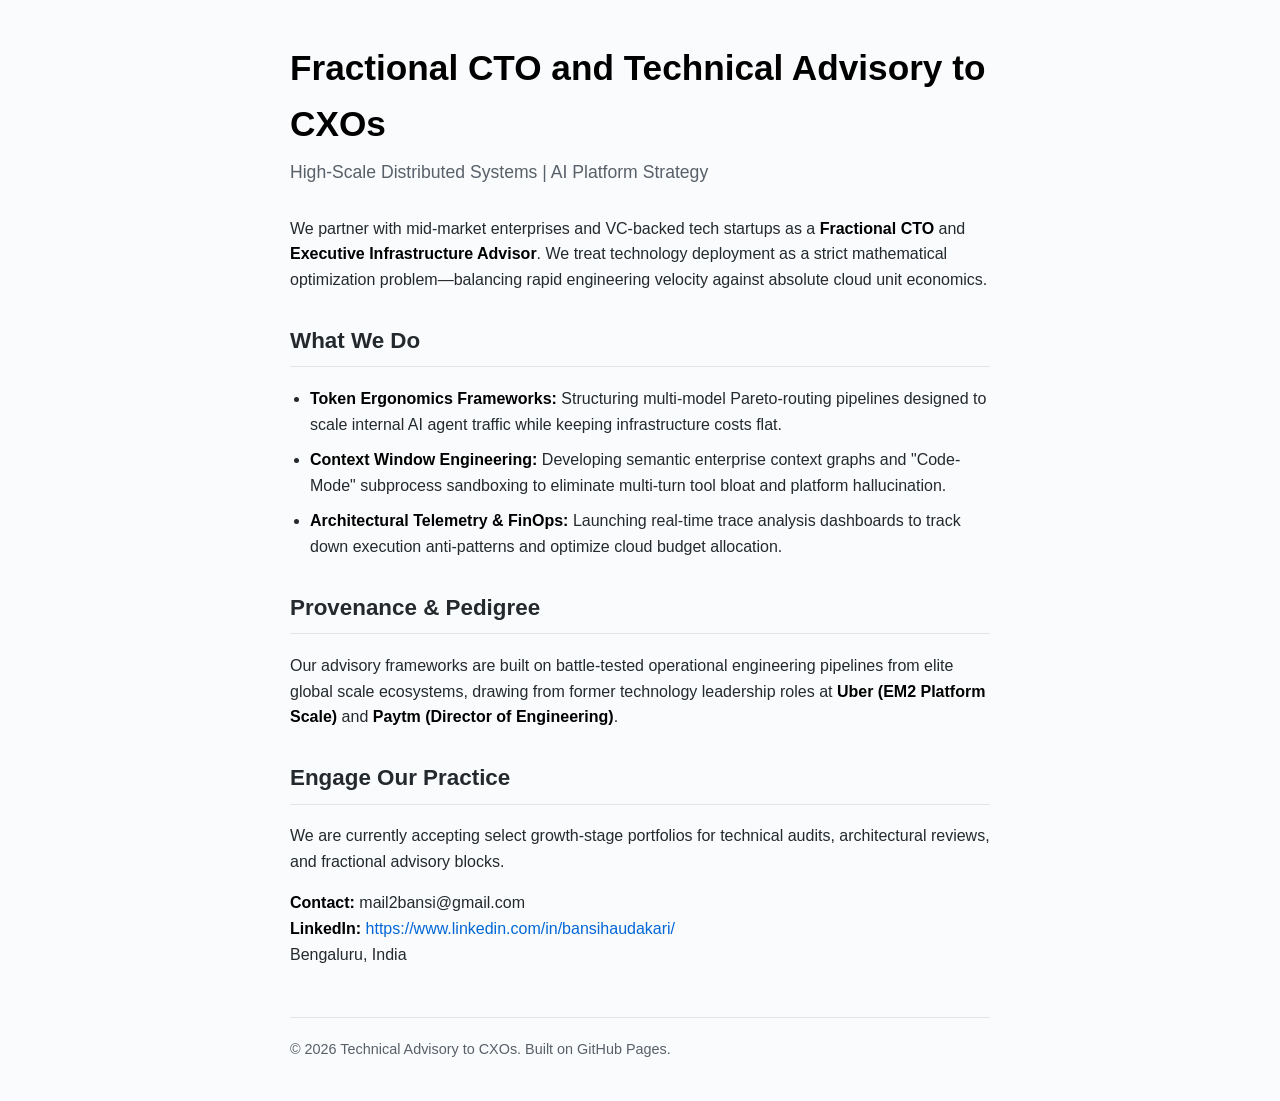
==== index.html @ 5296ed67 "Update contact information and header in index.html" ====
<!DOCTYPE html>
<html lang="en">
<head>
    <meta charset="UTF-8">
    <meta name="viewport" content="width=device-width, initial-scale=1.0">
    <title>Fractional CTO and Technical Advisory to CXOs</title>
    <style>
        body {
            font-family: -apple-system, BlinkMacSystemFont, "Segoe UI", Roboto, Helvetica, Arial, sans-serif;
            line-height: 1.6;
            color: #24292e;
            max-width: 700px;
            margin: 40px auto;
            padding: 0 20px;
            background-color: #fafbfc;
        }
        h1 { font-size: 2.2rem; margin-bottom: 5px; color: #000; font-weight: 800; }
        h2 { font-size: 1.4rem; margin-top: 30px; border-bottom: 1px solid #e1e4e8; padding-bottom: 8px; font-weight: 600; }
        .subtitle { color: #586069; font-size: 1.1rem; margin-top: 0; margin-bottom: 30px; }
        ul { padding-left: 20px; }
        li { margin-bottom: 10px; }
        strong { color: #000; }
        .footer { margin-top: 50px; padding-top: 20px; border-top: 1px solid #e1e4e8; color: #586069; font-size: 0.9rem; }
        a { color: #0366d6; text-decoration: none; }
        a:hover { text-decoration: underline; }
    </style>
</head>
<body>

    <h1>Fractional CTO and Technical Advisory to CXOs</h1>
    <p class="subtitle">High-Scale Distributed Systems | AI Platform Strategy</p>

    <p>We partner with mid-market enterprises and VC-backed tech startups as a <strong>Fractional CTO</strong> and <strong>Executive Infrastructure Advisor</strong>. We treat technology deployment as a strict mathematical optimization problem—balancing rapid engineering velocity against absolute cloud unit economics.</p>

    <h2>What We Do</h2>
    <ul>
        <li><strong>Token Ergonomics Frameworks:</strong> Structuring multi-model Pareto-routing pipelines designed to scale internal AI agent traffic while keeping infrastructure costs flat.</li>
        <li><strong>Context Window Engineering:</strong> Developing semantic enterprise context graphs and "Code-Mode" subprocess sandboxing to eliminate multi-turn tool bloat and platform hallucination.</li>
        <li><strong>Architectural Telemetry & FinOps:</strong> Launching real-time trace analysis dashboards to track down execution anti-patterns and optimize cloud budget allocation.</li>
    </ul>

    <h2>Provenance & Pedigree</h2>
    <p>Our advisory frameworks are built on battle-tested operational engineering pipelines from elite global scale ecosystems, drawing from former technology leadership roles at <strong>Uber (EM2 Platform Scale)</strong> and <strong>Paytm (Director of Engineering)</strong>.</p>

    <h2>Engage Our Practice</h2>
    <p>We are currently accepting select growth-stage portfolios for technical audits, architectural reviews, and fractional advisory blocks.</p>
    
    <p><strong>Contact:</strong> mail2bansi@gmail.com<br>
    <strong>LinkedIn:</strong> <a href="https://linkedin.com" target="_blank">https://www.linkedin.com/in/bansihaudakari/</a><br>
    Bengaluru, India</p>

    <div class="footer">
        &copy; 2026 Technical Advisory to CXOs. Built on GitHub Pages.
    </div>

</body>
</html>
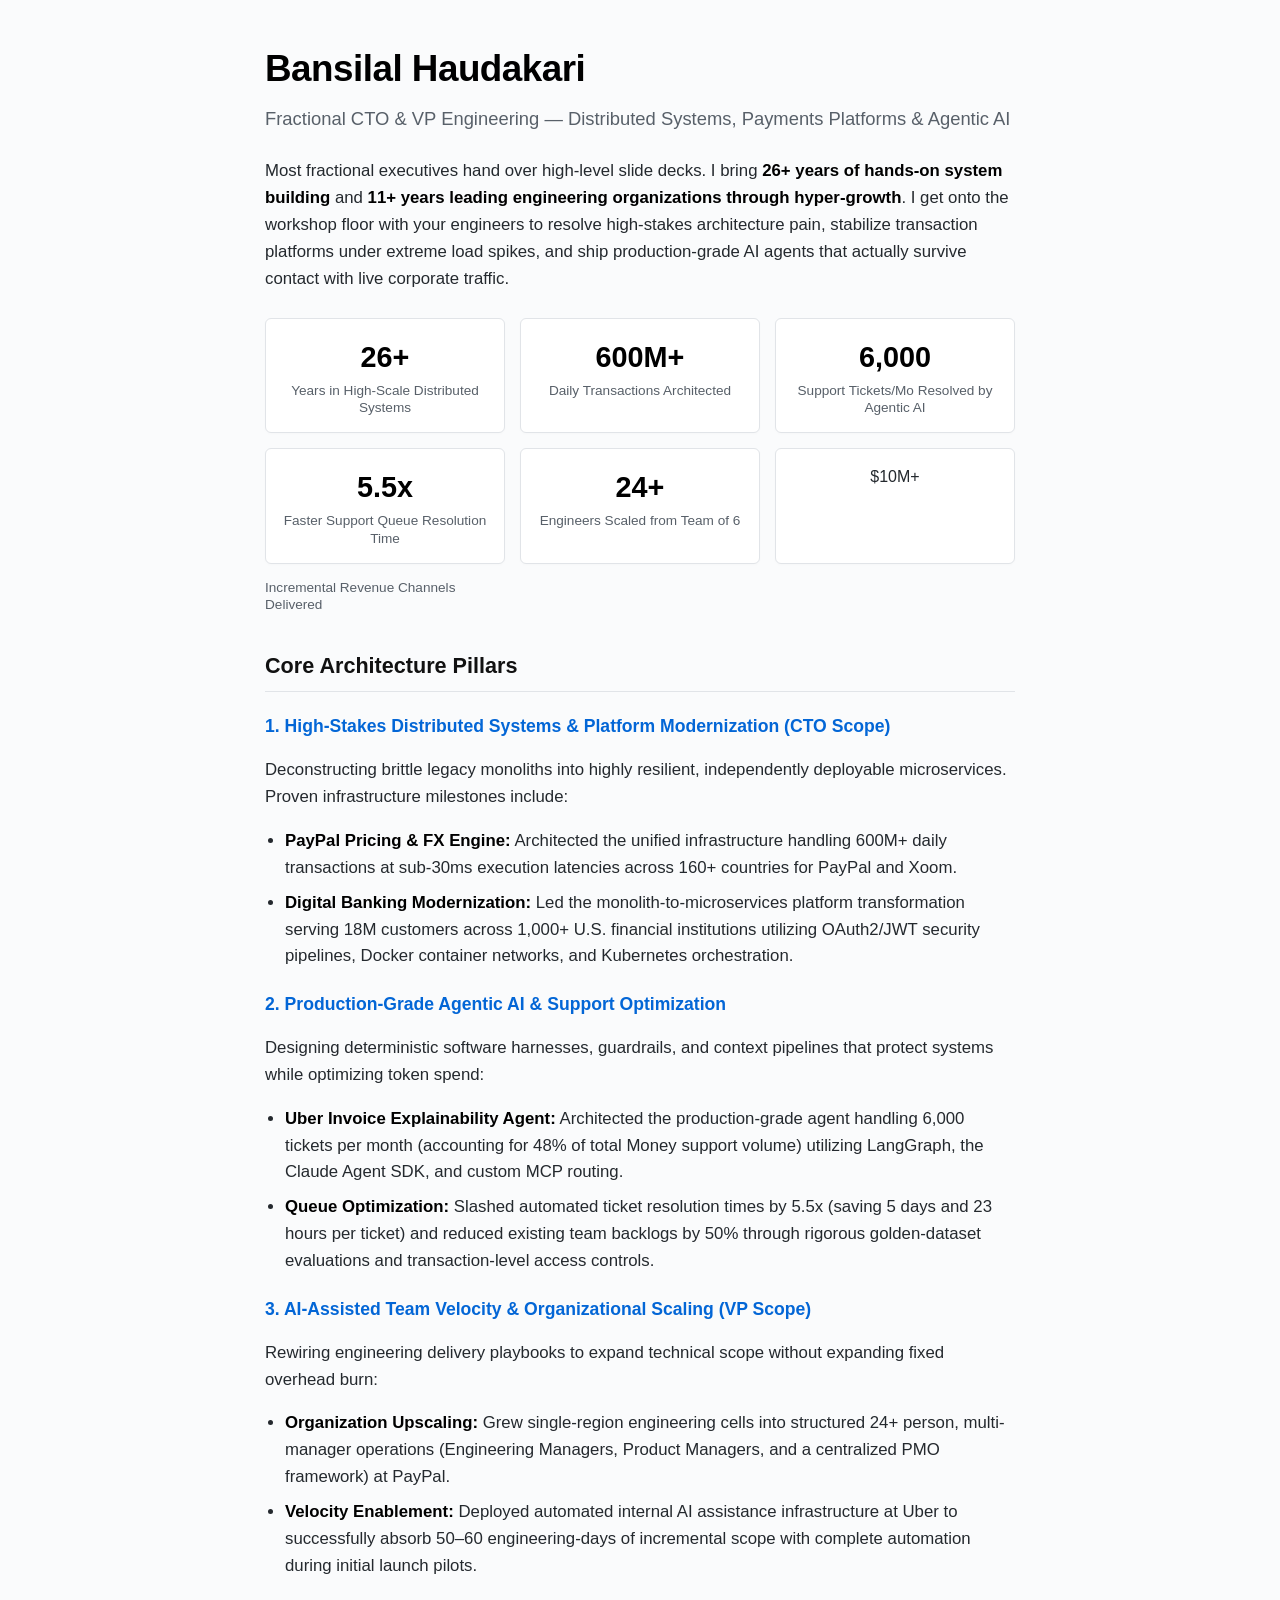
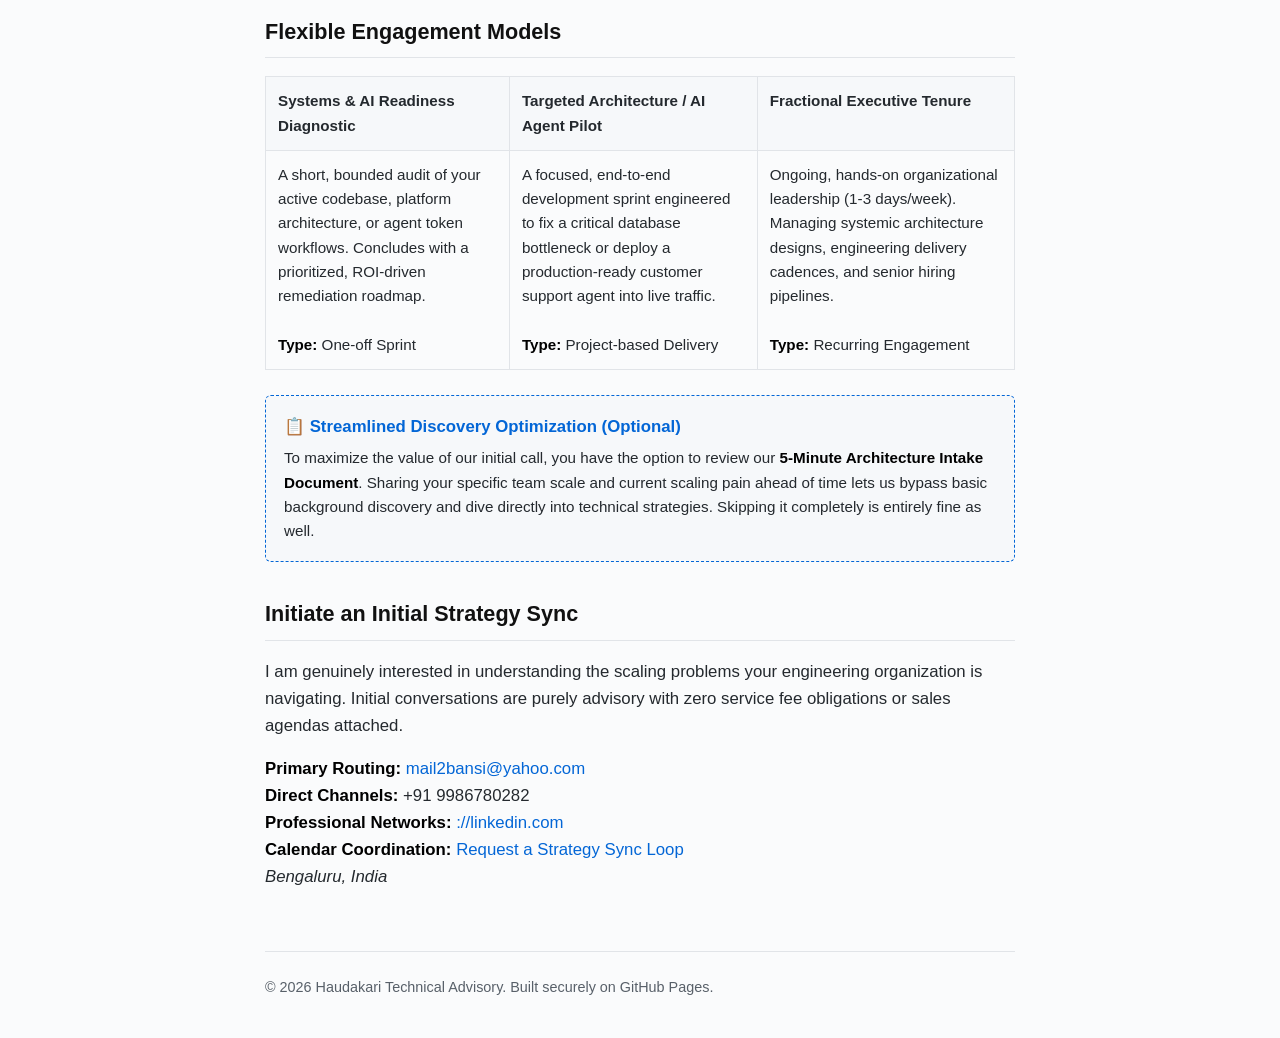
==== commit 5213ebf2: "Refactor index.html for improved content and styling Updated the title and enhanced the styling of v" ====
--- a/index.html
+++ b/index.html
@@ -3,55 +3,174 @@
 <head>
     <meta charset="UTF-8">
     <meta name="viewport" content="width=device-width, initial-scale=1.0">
-    <title>Fractional CTO and Technical Advisory to CXOs</title>
+    <title>Bansilal Haudakari | Fractional CTO & VP Engineering</title>
     <style>
         body {
             font-family: -apple-system, BlinkMacSystemFont, "Segoe UI", Roboto, Helvetica, Arial, sans-serif;
             line-height: 1.6;
             color: #24292e;
-            max-width: 700px;
+            max-width: 750px;
             margin: 40px auto;
             padding: 0 20px;
             background-color: #fafbfc;
         }
-        h1 { font-size: 2.2rem; margin-bottom: 5px; color: #000; font-weight: 800; }
-        h2 { font-size: 1.4rem; margin-top: 30px; border-bottom: 1px solid #e1e4e8; padding-bottom: 8px; font-weight: 600; }
-        .subtitle { color: #586069; font-size: 1.1rem; margin-top: 0; margin-bottom: 30px; }
+        h1 { font-size: 2.3rem; margin-bottom: 5px; color: #000; font-weight: 800; letter-spacing: -0.5px; }
+        h2 { font-size: 1.35rem; margin-top: 35px; border-bottom: 1px solid #e1e4e8; padding-bottom: 8px; font-weight: 700; color: #111; }
+        h3 { font-size: 1.1rem; margin-top: 20px; margin-bottom: 5px; font-weight: 600; color: #0366d6; }
+        .subtitle { color: #586069; font-size: 1.15rem; margin-top: 0; margin-bottom: 25px; font-weight: 400; }
+        
+        /* Stats Grid Styling */
+        .stats-grid {
+            display: grid;
+            grid-template-columns: repeat(3, 1fr);
+            gap: 15px;
+            margin: 25px 0;
+        }
+        @media (max-width: 550px) {
+            .stats-grid { grid-template-columns: 1fr; gap: 10px; }
+        }
+        .stat-card {
+            background: #fff;
+            border: 1px solid #e1e4e8;
+            border-radius: 6px;
+            padding: 15px;
+            text-align: center;
+            box-shadow: 0 1px 3px rgba(0,0,0,0.02);
+        }
+        .stat-num { font-size: 1.8rem; font-weight: 800; color: #000; margin-bottom: 2px; }
+        .stat-label { font-size: 0.85rem; color: #586069; line-height: 1.3; }
+
+        /* Highlight Intake Card */
+        .intake-box {
+            background-color: #f6f8fa;
+            border: 1px dashed #0366d6;
+            border-radius: 6px;
+            padding: 18px;
+            margin: 25px 0;
+        }
+        .intake-title { font-weight: 700; color: #0366d6; margin-bottom: 5px; font-size: 1.05rem; }
+
+        /* Engagement Table Styling */
+        .model-table {
+            width: 100%;
+            border-collapse: collapse;
+            margin-top: 15px;
+        }
+        .model-table th, .model-table td {
+            border: 1px solid #e1e4e8;
+            padding: 12px;
+            text-align: left;
+            vertical-align: top;
+            font-size: 0.95rem;
+        }
+        .model-table th { background-color: #f6f8fa; font-weight: 600; }
+        @media (max-width: 600px) {
+            .model-table, .model-table tbody, .model-table tr, .model-table td, .model-table th { display: block; width: 100%; }
+            .model-table tr { margin-bottom: 15px; border: 1px solid #e1e4e8; }
+            .model-table td, .model-table th { border: none; border-bottom: 1px solid #e1e4e8; }
+        }
+
+        p, li { font-size: 1.05rem; }
         ul { padding-left: 20px; }
-        li { margin-bottom: 10px; }
+        li { margin-bottom: 8px; }
         strong { color: #000; }
-        .footer { margin-top: 50px; padding-top: 20px; border-top: 1px solid #e1e4e8; color: #586069; font-size: 0.9rem; }
         a { color: #0366d6; text-decoration: none; }
         a:hover { text-decoration: underline; }
+        .footer { margin-top: 60px; padding-top: 25px; border-top: 1px solid #e1e4e8; color: #586069; font-size: 0.9rem; line-height: 1.5; }
     </style>
 </head>
 <body>
 
-    <h1>Fractional CTO and Technical Advisory to CXOs</h1>
-    <p class="subtitle">High-Scale Distributed Systems | AI Platform Strategy</p>
+    <h1>Bansilal Haudakari</h1>
+    <p class="subtitle">Fractional CTO & VP Engineering — Distributed Systems, Payments Platforms & Agentic AI</p>
 
-    <p>We partner with mid-market enterprises and VC-backed tech startups as a <strong>Fractional CTO</strong> and <strong>Executive Infrastructure Advisor</strong>. We treat technology deployment as a strict mathematical optimization problem—balancing rapid engineering velocity against absolute cloud unit economics.</p>
+    <p>Most fractional executives hand over high-level slide decks. I bring <strong>26+ years of hands-on system building</strong> and <strong>11+ years leading engineering organizations through hyper-growth</strong>. I get onto the workshop floor with your engineers to resolve high-stakes architecture pain, stabilize transaction platforms under extreme load spikes, and ship production-grade AI agents that actually survive contact with live corporate traffic.</p>
 
-    <h2>What We Do</h2>
+    <!-- Metrics Matrix Section -->
+    <div class="stats-grid">
+        <div class="stat-card">
+            <div class="stat-num">26+</div>
+            <div class="stat-label">Years in High-Scale Distributed Systems</div>
+        </div>
+        <div class="stat-card">
+            <div class="stat-num">600M+</div>
+            <div class="stat-label">Daily Transactions Architected</div>
+        </div>
+        <div class="stat-card">
+            <div class="stat-num">6,000</div>
+            <div class="stat-label">Support Tickets/Mo Resolved by Agentic AI</div>
+        </div>
+        <div class="stat-card">
+            <div class="stat-num">5.5x</div>
+            <div class="stat-label">Faster Support Queue Resolution Time</div>
+        </div>
+        <div class="stat-card">
+            <div class="stat-num">24+</div>
+            <div class="stat-label">Engineers Scaled from Team of 6</div>
+        </div>
+        <div class="stat-card">$10M+</div>
+        <div class="stat-label">Incremental Revenue Channels Delivered</div>
+    </div>
+
+    <h2>Core Architecture Pillars</h2>
+
+    <h3>1. High-Stakes Distributed Systems & Platform Modernization (CTO Scope)</h3>
+    <p>Deconstructing brittle legacy monoliths into highly resilient, independently deployable microservices. Proven infrastructure milestones include:</p>
     <ul>
-        <li><strong>Token Ergonomics Frameworks:</strong> Structuring multi-model Pareto-routing pipelines designed to scale internal AI agent traffic while keeping infrastructure costs flat.</li>
-        <li><strong>Context Window Engineering:</strong> Developing semantic enterprise context graphs and "Code-Mode" subprocess sandboxing to eliminate multi-turn tool bloat and platform hallucination.</li>
-        <li><strong>Architectural Telemetry & FinOps:</strong> Launching real-time trace analysis dashboards to track down execution anti-patterns and optimize cloud budget allocation.</li>
+        <li><strong>PayPal Pricing & FX Engine:</strong> Architected the unified infrastructure handling 600M+ daily transactions at sub-30ms execution latencies across 160+ countries for PayPal and Xoom.</li>
+        <li><strong>Digital Banking Modernization:</strong> Led the monolith-to-microservices platform transformation serving 18M customers across 1,000+ U.S. financial institutions utilizing OAuth2/JWT security pipelines, Docker container networks, and Kubernetes orchestration.</li>
     </ul>
 
-    <h2>Provenance & Pedigree</h2>
-    <p>Our advisory frameworks are built on battle-tested operational engineering pipelines from elite global scale ecosystems, drawing from former technology leadership roles at <strong>Uber (EM2 Platform Scale)</strong> and <strong>Paytm (Director of Engineering)</strong>.</p>
+    <h3>2. Production-Grade Agentic AI & Support Optimization</h3>
+    <p>Designing deterministic software harnesses, guardrails, and context pipelines that protect systems while optimizing token spend:</p>
+    <ul>
+        <li><strong>Uber Invoice Explainability Agent:</strong> Architected the production-grade agent handling 6,000 tickets per month (accounting for 48% of total Money support volume) utilizing LangGraph, the Claude Agent SDK, and custom MCP routing.</li>
+        <li><strong>Queue Optimization:</strong> Slashed automated ticket resolution times by 5.5x (saving 5 days and 23 hours per ticket) and reduced existing team backlogs by 50% through rigorous golden-dataset evaluations and transaction-level access controls.</li>
+    </ul>
 
-    <h2>Engage Our Practice</h2>
-    <p>We are currently accepting select growth-stage portfolios for technical audits, architectural reviews, and fractional advisory blocks.</p>
+    <h3>3. AI-Assisted Team Velocity & Organizational Scaling (VP Scope)</h3>
+    <p>Rewiring engineering delivery playbooks to expand technical scope without expanding fixed overhead burn:</p>
+    <ul>
+        <li><strong>Organization Upscaling:</strong> Grew single-region engineering cells into structured 24+ person, multi-manager operations (Engineering Managers, Product Managers, and a centralized PMO framework) at PayPal.</li>
+        <li><strong>Velocity Enablement:</strong> Deployed automated internal AI assistance infrastructure at Uber to successfully absorb 50–60 engineering-days of incremental scope with complete automation during initial launch pilots.</li>
+    </ul>
+
+    <h2>Flexible Engagement Models</h2>
+    <table class="model-table">
+        <thead>
+            <tr>
+                <th>Systems & AI Readiness Diagnostic</th>
+                <th>Targeted Architecture / AI Agent Pilot</th>
+                <th>Fractional Executive Tenure</th>
+            </tr>
+        </thead>
+        <tbody>
+            <tr>
+                <td>A short, bounded audit of your active codebase, platform architecture, or agent token workflows. Concludes with a prioritized, ROI-driven remediation roadmap.<br><br><strong>Type:</strong> One-off Sprint</td>
+                <td>A focused, end-to-end development sprint engineered to fix a critical database bottleneck or deploy a production-ready customer support agent into live traffic.<br><br><strong>Type:</strong> Project-based Delivery</td>
+                <td>Ongoing, hands-on organizational leadership (1-3 days/week). Managing systemic architecture designs, engineering delivery cadences, and senior hiring pipelines.<br><br><strong>Type:</strong> Recurring Engagement</td>
+            </tr>
+        </tbody>
+    </table>
+
+    <!-- Strategic Discovery Intake Frame -->
+    <div class="intake-box">
+        <div class="intake-title">📋 Streamlined Discovery Optimization (Optional)</div>
+        <p style="margin: 0; font-size: 0.95rem; color: #24292e;">
+            To maximize the value of our initial call, you have the option to review our <strong>5-Minute Architecture Intake Document</strong>. Sharing your specific team scale and current scaling pain ahead of time lets us bypass basic background discovery and dive directly into technical strategies. Skipping it completely is entirely fine as well.
+        </p>
+    </div>
+
+    <h2>Initiate an Initial Strategy Sync</h2>
+    <p>I am genuinely interested in understanding the scaling problems your engineering organization is navigating. Initial conversations are purely advisory with zero service fee obligations or sales agendas attached.</p>
     
-    <p><strong>Contact:</strong> mail2bansi@gmail.com<br>
-    <strong>LinkedIn:</strong> <a href="https://linkedin.com" target="_blank">https://www.linkedin.com/in/bansihaudakari/</a><br>
-    Bengaluru, India</p>
+    <p>
+        <strong>Primary Routing:</strong> <a href="mailto:mail2bansi@yahoo.com">mail2bansi@yahoo.com</a><br>
+        <strong>Direct Channels:</strong> +91 9986780282<br>
+        <strong>Professional Networks:</strong> <a href="https://www.linkedin.com/in/bansihaudakari/" target="_blank">://linkedin.com</a><br>
+        <strong>Calendar Coordination:</strong> <a href="https://calendar.google.com/calendar/u/0/appointments/schedules/AcZssZ0LCaqWqX7zJTmlzw_rui5l68F0c6TDiZ7sTYBMuwkmIbUEsGq8AiYggAzfNyF-E_OZGgKSmIbK" target="_blank">Request a Strategy Sync Loop</a><br>
+        <em>Bengaluru, India</em>
+    </p>
 
     <div class="footer">
-        &copy; 2026 Technical Advisory to CXOs. Built on GitHub Pages.
-    </div>
-
-</body>
-</html>
+        &copy; 2026 Haudakari Technical Advisory. Built securely on GitHub Pages.<br>
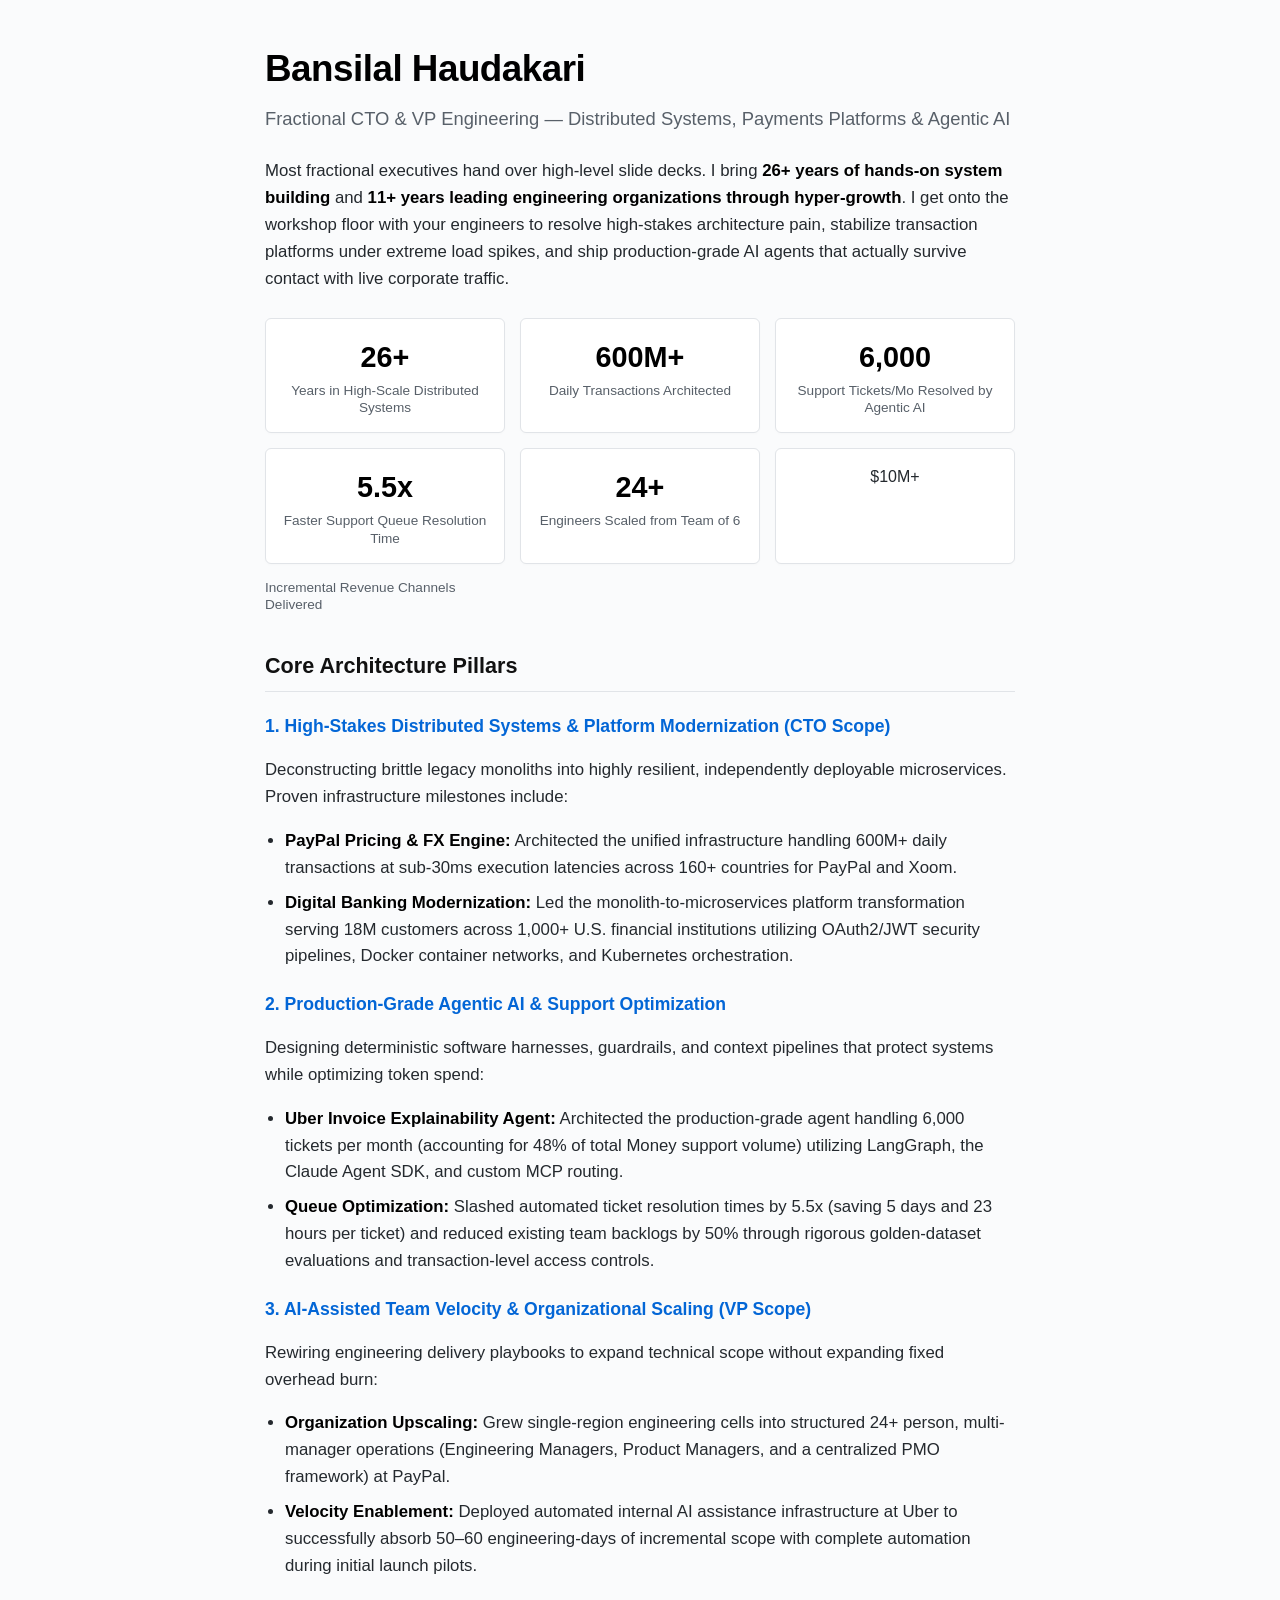
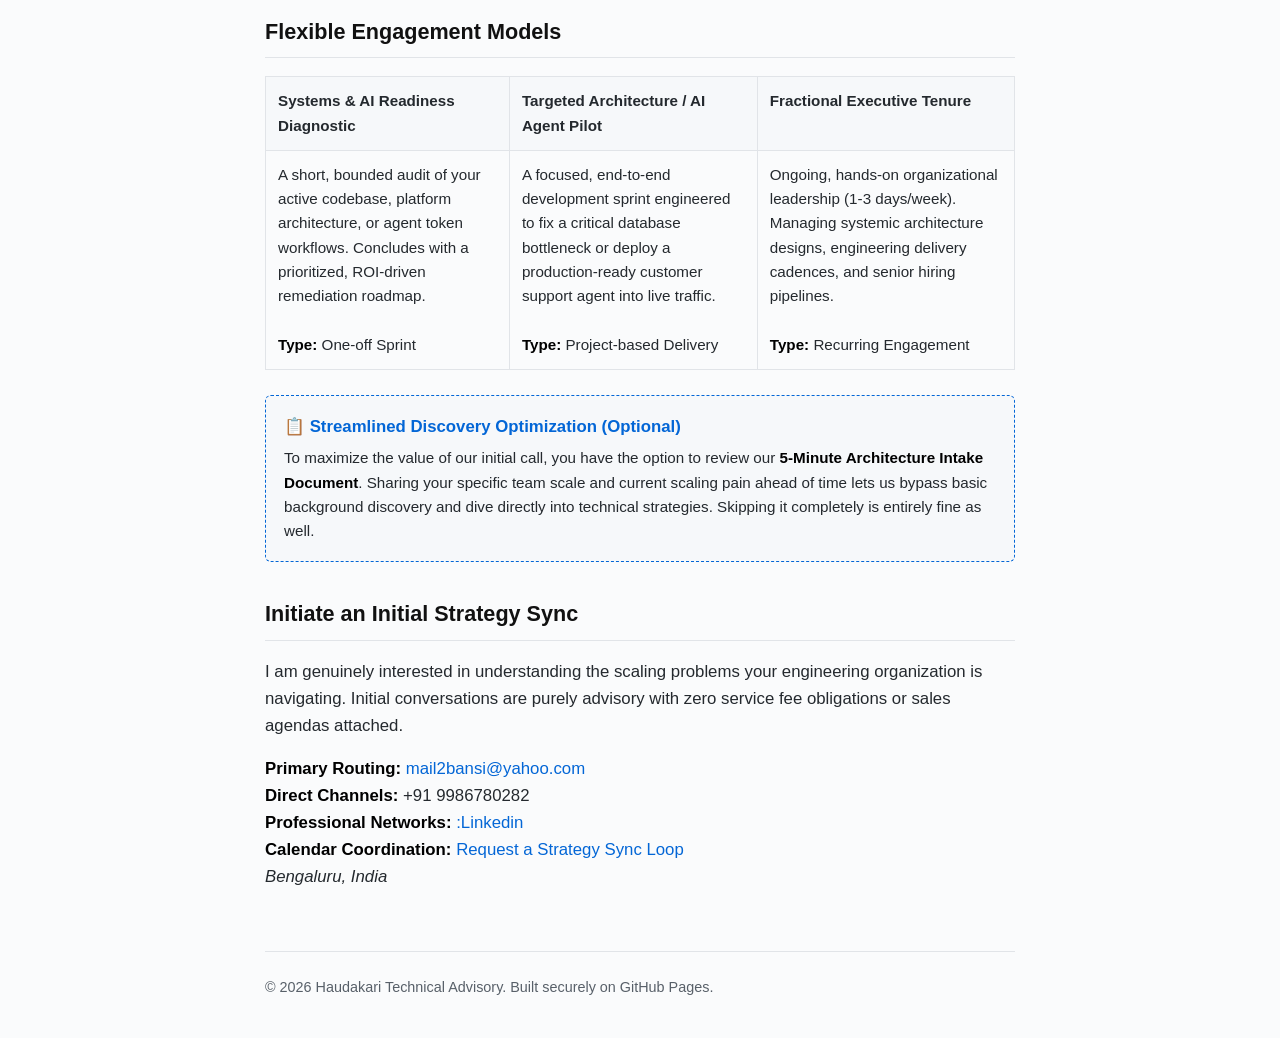
==== commit d76dd0b6: "Fix link text for professional networks section" ====
--- a/index.html
+++ b/index.html
@@ -167,7 +167,7 @@
     <p>
         <strong>Primary Routing:</strong> <a href="mailto:mail2bansi@yahoo.com">mail2bansi@yahoo.com</a><br>
         <strong>Direct Channels:</strong> +91 9986780282<br>
-        <strong>Professional Networks:</strong> <a href="https://www.linkedin.com/in/bansihaudakari/" target="_blank">://linkedin.com</a><br>
+        <strong>Professional Networks:</strong> <a href="https://www.linkedin.com/in/bansihaudakari/" target="_blank">:Linkedin</a><br>
         <strong>Calendar Coordination:</strong> <a href="https://calendar.google.com/calendar/u/0/appointments/schedules/AcZssZ0LCaqWqX7zJTmlzw_rui5l68F0c6TDiZ7sTYBMuwkmIbUEsGq8AiYggAzfNyF-E_OZGgKSmIbK" target="_blank">Request a Strategy Sync Loop</a><br>
         <em>Bengaluru, India</em>
     </p>
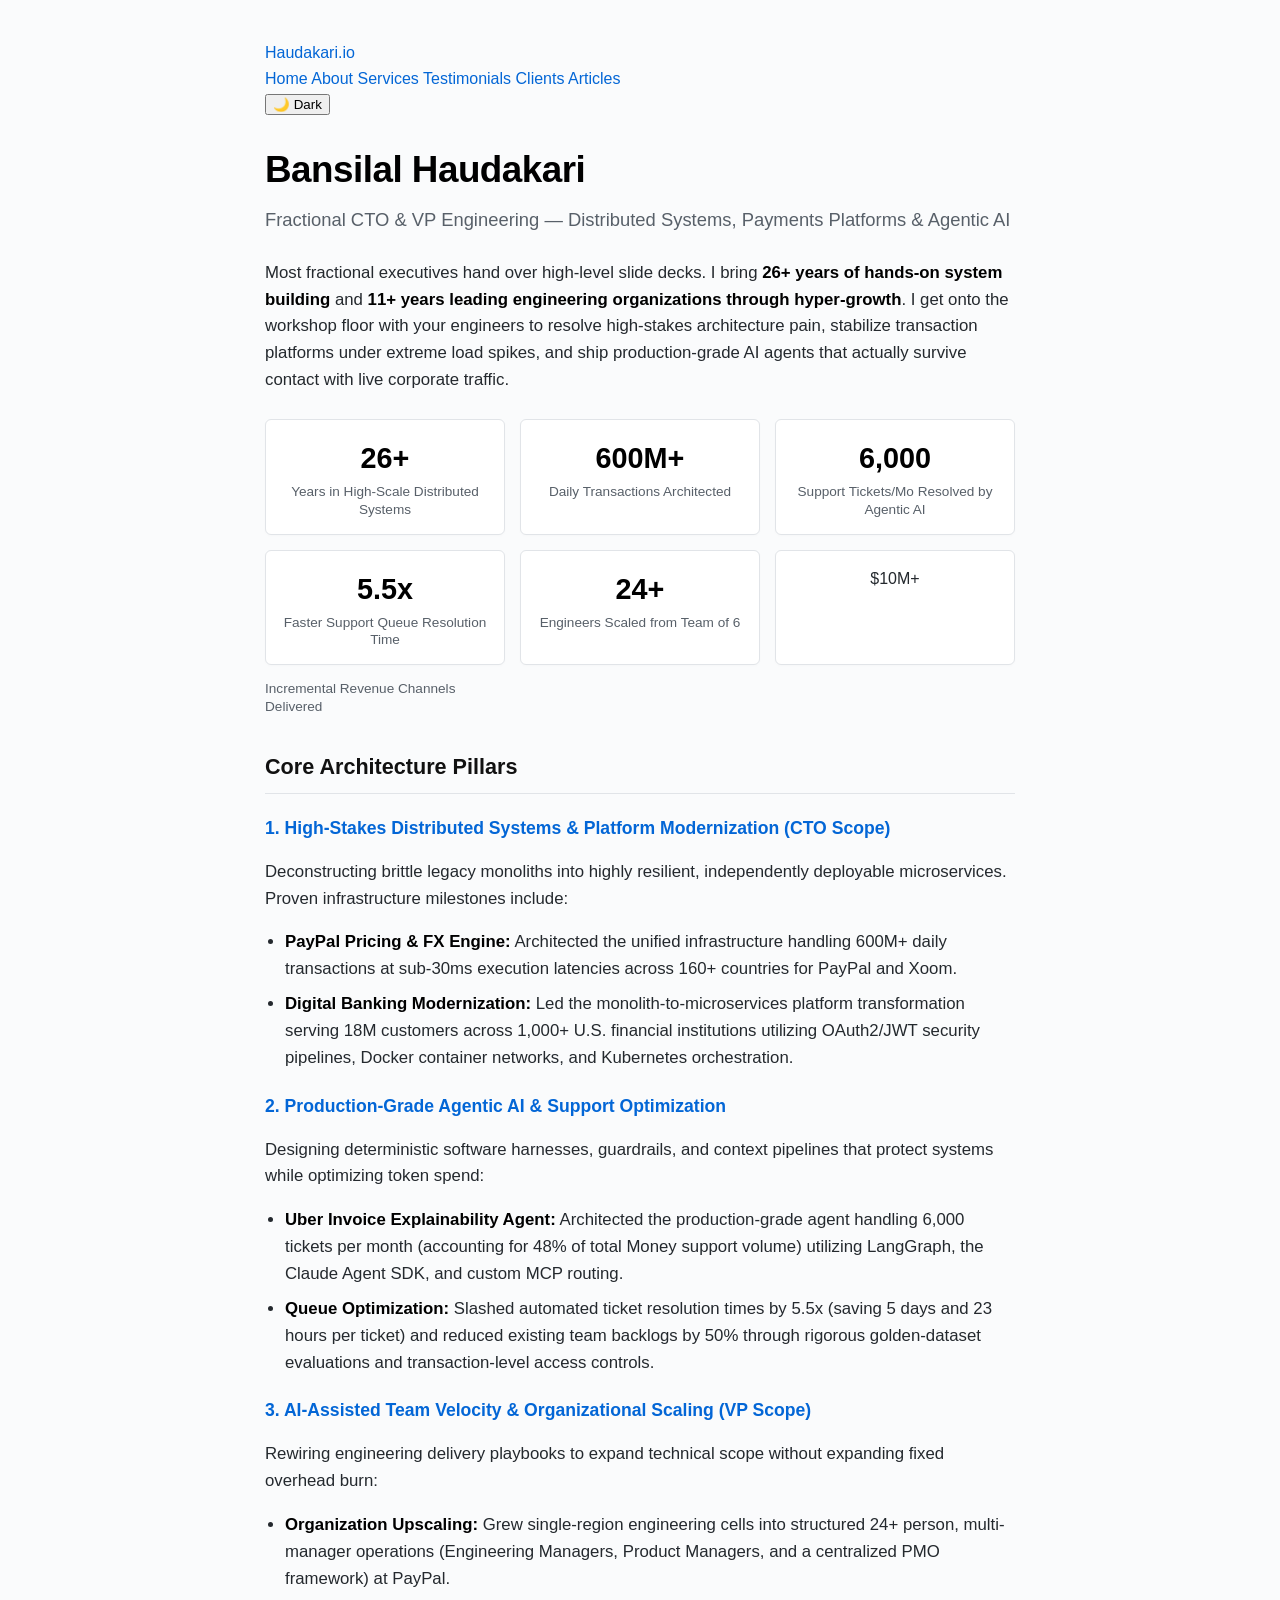
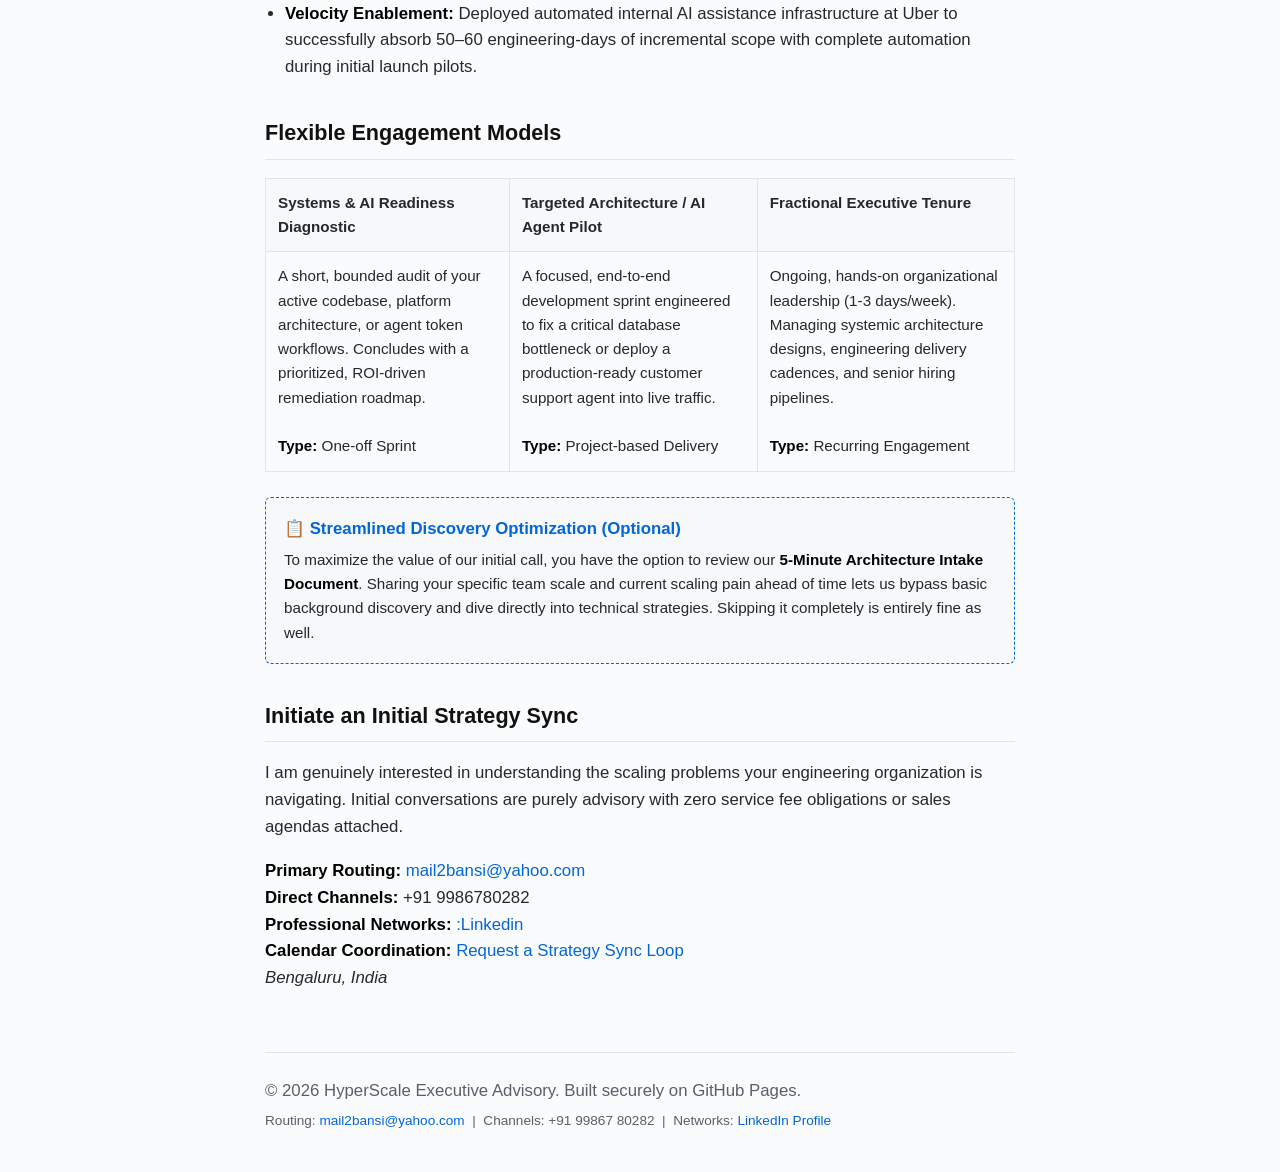
==== commit 1ddddb15: "Replace footer with unified footer component" ====
--- a/index.html
+++ b/index.html
@@ -80,7 +80,8 @@
     </style>
 </head>
 <body>
-
+ <!-- This element MUST be present for the navbar links to appear -->
+    <header id="dynamic-navbar" class="navbar"></header>
     <h1>Bansilal Haudakari</h1>
     <p class="subtitle">Fractional CTO & VP Engineering — Distributed Systems, Payments Platforms & Agentic AI</p>
 
@@ -172,5 +173,19 @@
         <em>Bengaluru, India</em>
     </p>
 
-    <div class="footer">
-        &copy; 2026 Haudakari Technical Advisory. Built securely on GitHub Pages.<br>
+    <!-- Unified Footer Component -->
+    <footer class="footer">
+        <div class="container">
+            <p style="margin: 0;">&copy; 2026 HyperScale Executive Advisory. Built securely on GitHub Pages.</p>
+            <span style="margin-top: 8px; display: inline-block; font-size: 0.85rem;">
+                Routing: <a href="mailto:mail2bansi@yahoo.com">mail2bansi@yahoo.com</a> &nbsp;|&nbsp; 
+                Channels: +91 99867 80282 &nbsp;|&nbsp; 
+                Networks: <a href="https://linkedin.com" target="_blank">LinkedIn Profile</a>
+            </span>
+        </div>
+    </footer>
+
+    <!-- Core Dynamic Script Engine Hook -->
+    <script src="app.js"></script>
+</body>
+</html>
